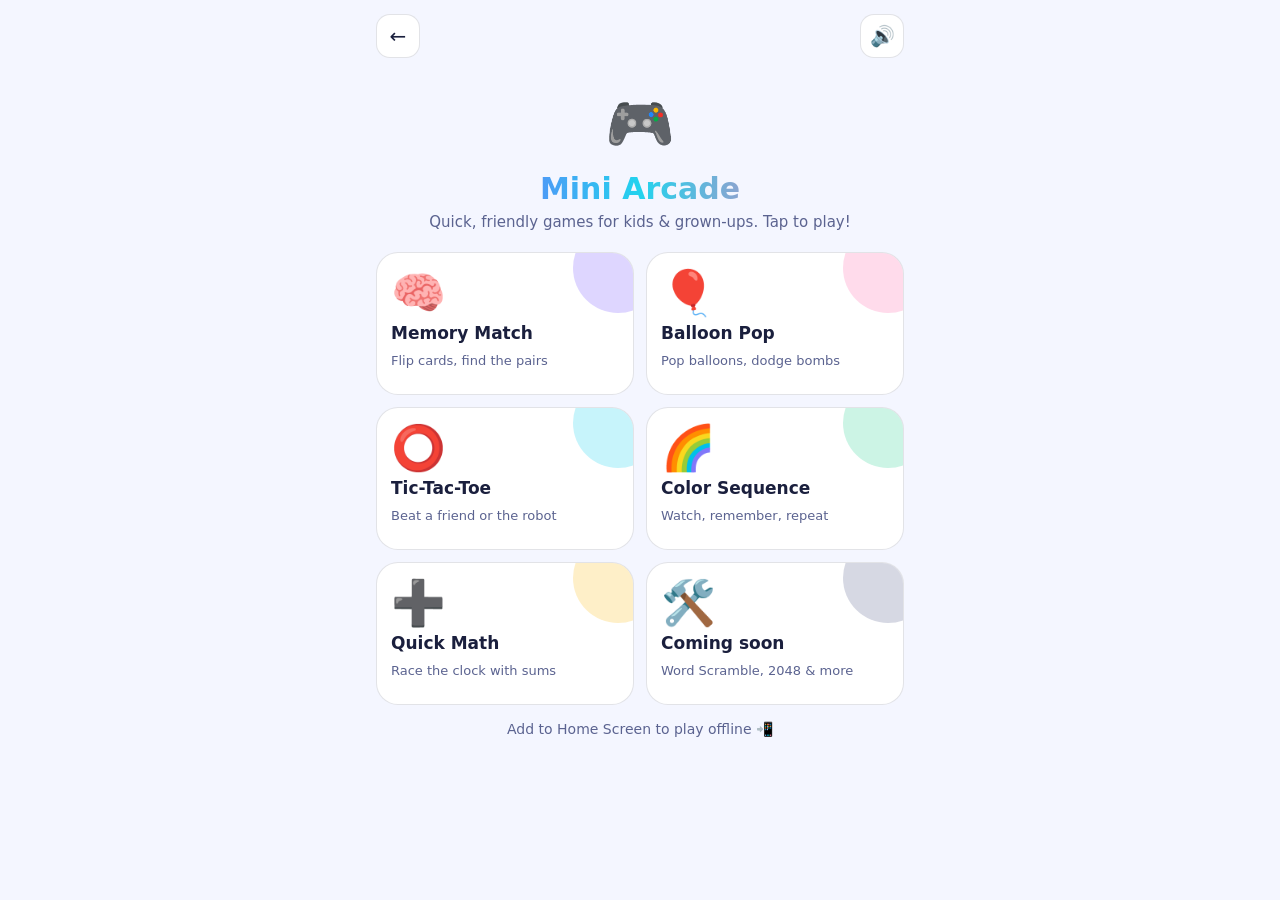
==== games/index.html @ b387d46b "Add Mini Arcade: mobile-friendly games for kids and adults Five touch-first games (Memory Match, Bal" ====
<!doctype html>
<html lang="en">
<head>
<meta charset="utf-8">
<meta name="viewport" content="width=device-width,initial-scale=1,viewport-fit=cover">
<meta name="theme-color" content="#7c5cff">
<title>Mini Arcade</title>
<link rel="manifest" href="manifest.webmanifest">
<link rel="icon" href="data:image/svg+xml,<svg xmlns='http://www.w3.org/2000/svg' viewBox='0 0 100 100'><text y='.9em' font-size='90'>🎮</text></svg>">
<link rel="stylesheet" href="games.css">
<style>
  .hero{text-align:center;padding:10px 0 4px}
  .hero .logo{font-size:56px}
  .hero h1{font-size:30px;font-weight:900;background:linear-gradient(90deg,var(--a),var(--b),var(--c));-webkit-background-clip:text;background-clip:text;color:transparent}
  .grid{display:grid;grid-template-columns:1fr 1fr;gap:12px;width:100%}
  .card{background:var(--card);border:1px solid var(--bd);border-radius:22px;padding:18px 14px;display:flex;flex-direction:column;gap:6px;
    transition:transform .1s;position:relative;overflow:hidden}
  .card:active{transform:scale(.96)}
  .card .ic{font-size:44px;line-height:1}
  .card b{font-size:17px}
  .card span{color:var(--mut);font-size:13px;line-height:1.35}
  .card .best{font-size:12px;color:var(--ok);font-weight:700}
  .card::after{content:"";position:absolute;right:-30px;top:-30px;width:90px;height:90px;border-radius:50%;background:var(--h);opacity:.25}
  .foot{display:flex;gap:10px;align-items:center;justify-content:center;color:var(--mut);font-size:14px}
  @media (max-width:340px){.grid{grid-template-columns:1fr}}
</style>
</head>
<body>
<div class="top"><a class="back" href="../index.html" aria-label="Back to portfolio">←</a><span></span>
  <button class="back" id="mute" aria-label="Toggle sound">🔊</button></div>
<main class="wrap">
  <div class="hero"><div class="logo">🎮</div><h1>Mini Arcade</h1><p class="hint">Quick, friendly games for kids &amp; grown-ups. Tap to play!</p></div>
  <div class="grid">
    <a class="card" href="memory.html" style="--h:var(--a)"><div class="ic">🧠</div><b>Memory Match</b><span>Flip cards, find the pairs</span><div class="best" data-k="memory-easy" data-l="moves"></div></a>
    <a class="card" href="balloon.html" style="--h:var(--c)"><div class="ic">🎈</div><b>Balloon Pop</b><span>Pop balloons, dodge bombs</span><div class="best" data-k="balloon-easy" data-l="pts"></div></a>
    <a class="card" href="tictactoe.html" style="--h:var(--b)"><div class="ic">⭕</div><b>Tic-Tac-Toe</b><span>Beat a friend or the robot</span><div class="best"></div></a>
    <a class="card" href="simon.html" style="--h:var(--ok)"><div class="ic">🌈</div><b>Color Sequence</b><span>Watch, remember, repeat</span><div class="best" data-k="simon-easy" data-l="rounds"></div></a>
    <a class="card" href="math.html" style="--h:var(--warn)"><div class="ic">➕</div><b>Quick Math</b><span>Race the clock with sums</span><div class="best" data-k="math-easy" data-l="pts"></div></a>
    <a class="card" href="PLAN.md" style="--h:var(--mut)"><div class="ic">🛠️</div><b>Coming soon</b><span>Word Scramble, 2048 &amp; more</span></a>
  </div>
  <p class="foot">Add to Home Screen to play offline 📲</p>
</main>
<script src="common.js"></script>
<script>
  document.querySelectorAll('.best[data-k]').forEach(el => {
    const v = localStorage.getItem('arcade:best:' + el.dataset.k);
    if (v !== null) el.textContent = '🏆 Easy best: ' + v + ' ' + el.dataset.l;
  });
  const m = document.getElementById('mute');
  const paint = () => m.textContent = Arcade.muted() ? '🔇' : '🔊';
  paint();
  m.onclick = () => { localStorage.setItem('arcade:mute', Arcade.muted() ? '0' : '1'); paint(); Arcade.sfx.tap(); };
</script>
</body>
</html>
---- games/games.css ----
:root{
  --bg:#0f1226;--card:#1a1f3d;--bd:rgba(255,255,255,.1);--tx:#f2f4ff;--mut:#a5acd0;
  --a:#7c5cff;--b:#22d3ee;--c:#ff6fae;--ok:#34d399;--warn:#fbbf24;--bad:#f87171;
}
@media (prefers-color-scheme:light){:root{--bg:#f4f6ff;--card:#fff;--bd:rgba(20,24,60,.12);--tx:#1a1f3d;--mut:#5b6390}}
*{box-sizing:border-box;margin:0;-webkit-tap-highlight-color:transparent}
html,body{height:100%}
body{background:var(--bg);color:var(--tx);font:17px/1.5 system-ui,-apple-system,"Segoe UI",Roboto,sans-serif;
  display:flex;flex-direction:column;align-items:center;user-select:none;-webkit-user-select:none;overscroll-behavior:none}
a{color:inherit;text-decoration:none}
.top{width:100%;max-width:560px;display:flex;align-items:center;justify-content:space-between;gap:8px;padding:14px 16px}
.top h1{font-size:20px;font-weight:800}
.back{display:grid;place-items:center;width:44px;height:44px;border-radius:14px;background:var(--card);border:1px solid var(--bd);font-size:20px}
.wrap{width:100%;max-width:560px;padding:0 16px 24px;display:flex;flex-direction:column;align-items:center;gap:14px;flex:1}
.hint{color:var(--mut);text-align:center;font-size:15px}
.stats{display:flex;gap:10px;flex-wrap:wrap;justify-content:center}
.stat{background:var(--card);border:1px solid var(--bd);border-radius:14px;padding:6px 14px;font-weight:700;font-size:15px}
.stat small{color:var(--mut);font-weight:500;margin-right:4px}
.btn{appearance:none;border:0;cursor:pointer;font:inherit;font-weight:700;color:#fff;background:var(--a);
  min-height:52px;padding:0 22px;border-radius:16px;box-shadow:0 4px 0 rgba(0,0,0,.25);transition:transform .08s}
.btn:active{transform:translateY(3px);box-shadow:0 1px 0 rgba(0,0,0,.25)}
.btn.ghost{background:var(--card);color:var(--tx);border:1px solid var(--bd)}
.seg{display:flex;background:var(--card);border:1px solid var(--bd);border-radius:16px;padding:4px;gap:4px}
.seg button{appearance:none;border:0;background:none;color:var(--mut);font:inherit;font-weight:700;padding:10px 16px;border-radius:12px;cursor:pointer;min-height:44px}
.seg button.on{background:var(--a);color:#fff}
.overlay{position:fixed;inset:0;background:rgba(5,7,20,.7);display:none;place-items:center;z-index:20;padding:16px}
.overlay.show{display:grid}
.modal{background:var(--card);border:1px solid var(--bd);border-radius:24px;padding:28px 24px;text-align:center;max-width:340px;width:100%;
  animation:pop .3s cubic-bezier(.2,1.4,.4,1)}
.modal .big{font-size:56px;line-height:1}
.modal h2{margin:10px 0 6px}
.modal p{color:var(--mut);margin-bottom:18px}
@keyframes pop{from{transform:scale(.7);opacity:0}}
@keyframes shake{25%{transform:translateX(-6px)}75%{transform:translateX(6px)}}
.shake{animation:shake .25s 2}
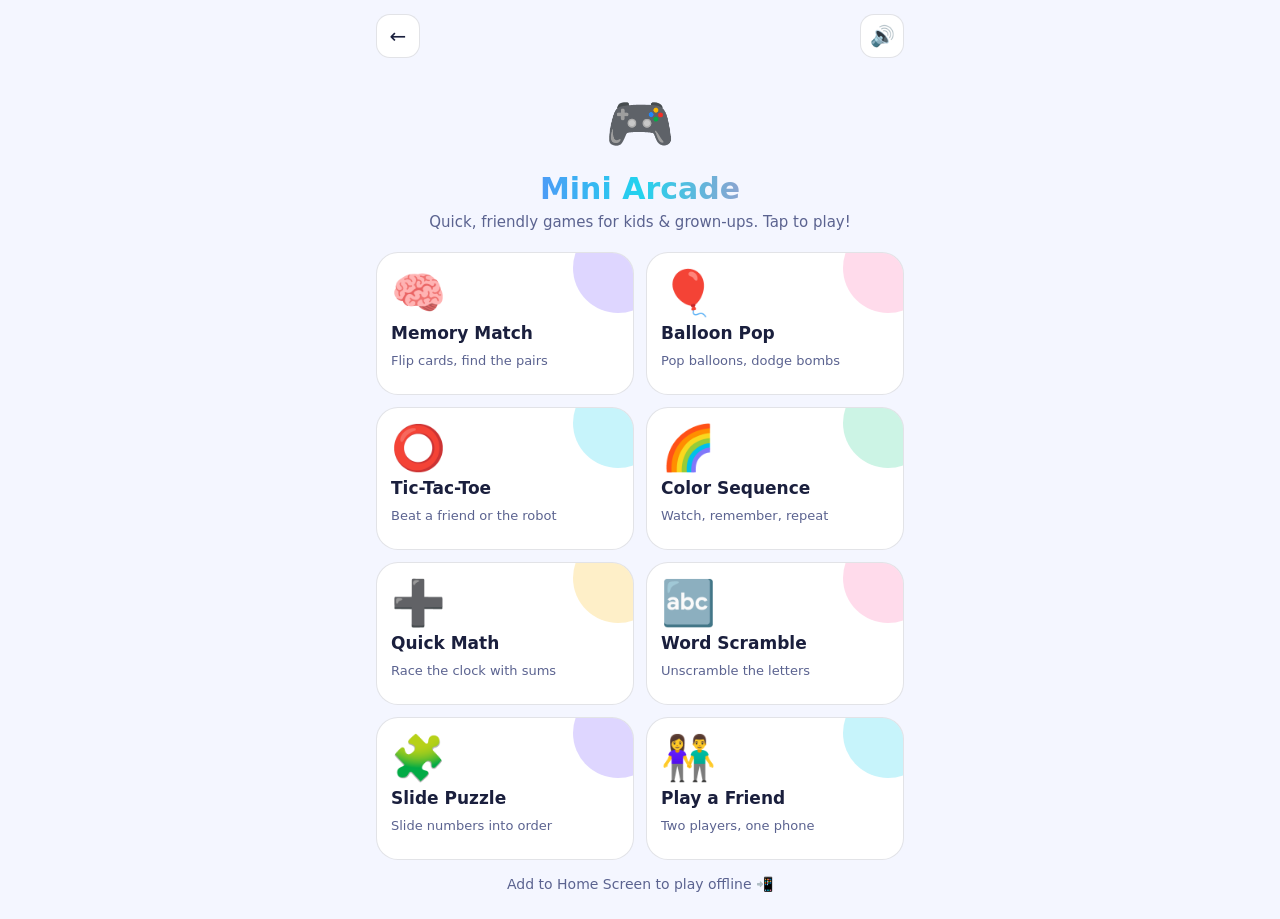
==== commit 7ace5c67: "Add Word Scramble and Slide Puzzle to Mini Arcade Word Scramble: picture clues for kids, text clues " ====
--- a/games/index.html
+++ b/games/index.html
@@ -36,7 +36,9 @@
     <a class="card" href="tictactoe.html" style="--h:var(--b)"><div class="ic">⭕</div><b>Tic-Tac-Toe</b><span>Beat a friend or the robot</span><div class="best"></div></a>
     <a class="card" href="simon.html" style="--h:var(--ok)"><div class="ic">🌈</div><b>Color Sequence</b><span>Watch, remember, repeat</span><div class="best" data-k="simon-easy" data-l="rounds"></div></a>
     <a class="card" href="math.html" style="--h:var(--warn)"><div class="ic">➕</div><b>Quick Math</b><span>Race the clock with sums</span><div class="best" data-k="math-easy" data-l="pts"></div></a>
-    <a class="card" href="PLAN.md" style="--h:var(--mut)"><div class="ic">🛠️</div><b>Coming soon</b><span>Word Scramble, 2048 &amp; more</span></a>
+    <a class="card" href="word.html" style="--h:var(--c)"><div class="ic">🔤</div><b>Word Scramble</b><span>Unscramble the letters</span><div class="best" data-k="word-easy" data-l="pts"></div></a>
+    <a class="card" href="slide.html" style="--h:var(--a)"><div class="ic">🧩</div><b>Slide Puzzle</b><span>Slide numbers into order</span><div class="best" data-k="slide-easy" data-l="moves"></div></a>
+    <a class="card" href="tictactoe.html?mode=friend" style="--h:var(--b)"><div class="ic">👫</div><b>Play a Friend</b><span>Two players, one phone</span></a>
   </div>
   <p class="foot">Add to Home Screen to play offline 📲</p>
 </main>
